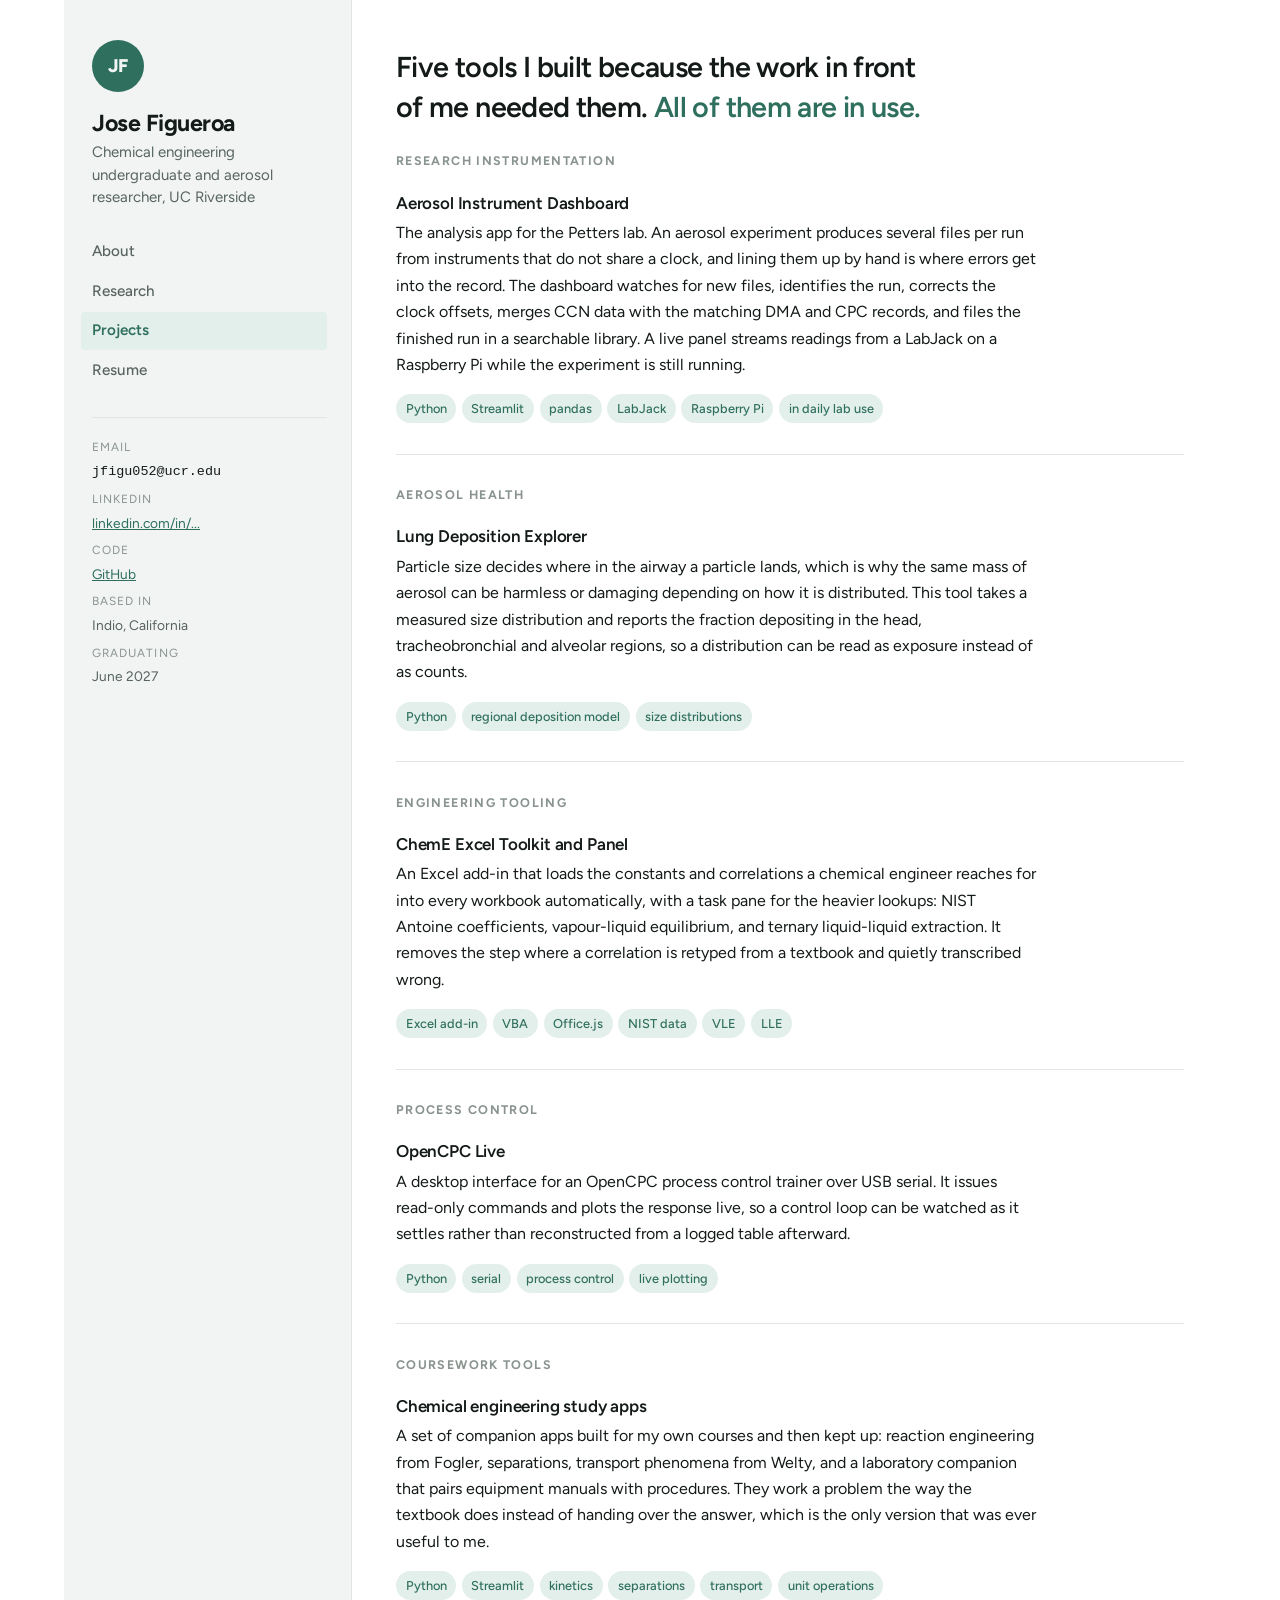
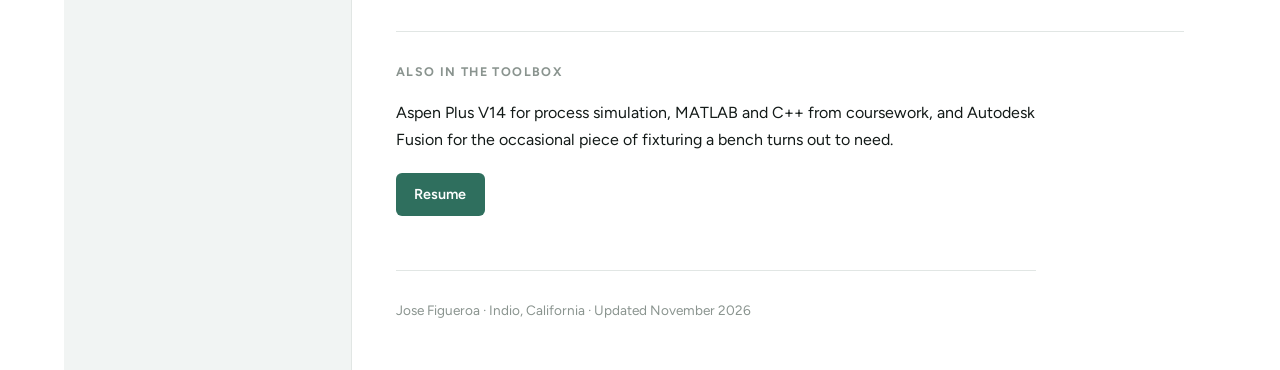
==== projects.html @ 328cbad9 "Add personal site: about, research, projects, resume Static four-page site with a fixed identity pan" ====
<!doctype html>
<html lang="en">
<head>
<meta charset="utf-8">
<meta name="viewport" content="width=device-width,initial-scale=1,viewport-fit=cover">
<title>Projects &ndash; Jose Figueroa</title>
<link rel="preconnect" href="https://fonts.googleapis.com">
<link rel="preconnect" href="https://fonts.gstatic.com" crossorigin>
<link rel="stylesheet" href="https://fonts.googleapis.com/css2?family=Figtree:wght@400;500;600;700;800&display=swap">
<link rel="stylesheet" href="style.css">
</head>
<body>
<div class="shell">

<aside class="panel"><div class="inner">
  <div class="mono" aria-hidden="true">JF</div>
  <h1><a href="index.html">Jose Figueroa</a></h1>
  <p class="title">Chemical engineering undergraduate and aerosol researcher, UC Riverside</p>
  <nav aria-label="Main">
    <a href="index.html">About</a>
    <a href="research.html">Research</a>
    <a href="projects.html" aria-current="page">Projects</a>
    <a href="resume.html">Resume</a>
  </nav>
  <div class="meta">
    <div><span>Email</span><code>jfigu052@ucr.edu</code></div>
    <div><span>LinkedIn</span><a href="LINKEDIN-URL-HERE">linkedin.com/in/...</a></div>
    <div><span>Code</span><a href="https://github.com/lumpygumpy666">GitHub</a></div>
    <div><span>Based in</span>Indio, California</div>
    <div><span>Graduating</span>June 2027</div>
  </div>
</div></aside>

<main class="content">

<p class="intro">Five tools I built because the work in front of me needed them. <em>All of them are in use.</em></p>

<section>
  <h2>Research instrumentation</h2>
  <h3>Aerosol Instrument Dashboard</h3>
  <p>The analysis app for the Petters lab. An aerosol experiment produces several files per run from instruments that do not share a clock, and lining them up by hand is where errors get into the record. The dashboard watches for new files, identifies the run, corrects the clock offsets, merges CCN data with the matching DMA and CPC records, and files the finished run in a searchable library. A live panel streams readings from a LabJack on a Raspberry Pi while the experiment is still running.</p>
  <ul class="pills"><li>Python</li><li>Streamlit</li><li>pandas</li><li>LabJack</li><li>Raspberry Pi</li><li>in daily lab use</li></ul>
</section>

<section>
  <h2>Aerosol health</h2>
  <h3>Lung Deposition Explorer</h3>
  <p>Particle size decides where in the airway a particle lands, which is why the same mass of aerosol can be harmless or damaging depending on how it is distributed. This tool takes a measured size distribution and reports the fraction depositing in the head, tracheobronchial and alveolar regions, so a distribution can be read as exposure instead of as counts.</p>
  <ul class="pills"><li>Python</li><li>regional deposition model</li><li>size distributions</li></ul>
</section>

<section>
  <h2>Engineering tooling</h2>
  <h3>ChemE Excel Toolkit and Panel</h3>
  <p>An Excel add-in that loads the constants and correlations a chemical engineer reaches for into every workbook automatically, with a task pane for the heavier lookups: NIST Antoine coefficients, vapour-liquid equilibrium, and ternary liquid-liquid extraction. It removes the step where a correlation is retyped from a textbook and quietly transcribed wrong.</p>
  <ul class="pills"><li>Excel add-in</li><li>VBA</li><li>Office.js</li><li>NIST data</li><li>VLE</li><li>LLE</li></ul>
</section>

<section>
  <h2>Process control</h2>
  <h3>OpenCPC Live</h3>
  <p>A desktop interface for an OpenCPC process control trainer over USB serial. It issues read-only commands and plots the response live, so a control loop can be watched as it settles rather than reconstructed from a logged table afterward.</p>
  <ul class="pills"><li>Python</li><li>serial</li><li>process control</li><li>live plotting</li></ul>
</section>

<section>
  <h2>Coursework tools</h2>
  <h3>Chemical engineering study apps</h3>
  <p>A set of companion apps built for my own courses and then kept up: reaction engineering from Fogler, separations, transport phenomena from Welty, and a laboratory companion that pairs equipment manuals with procedures. They work a problem the way the textbook does instead of handing over the answer, which is the only version that was ever useful to me.</p>
  <ul class="pills"><li>Python</li><li>Streamlit</li><li>kinetics</li><li>separations</li><li>transport</li><li>unit operations</li></ul>
</section>

<section>
  <h2>Also in the toolbox</h2>
  <p>Aspen Plus V14 for process simulation, MATLAB and C++ from coursework, and Autodesk Fusion for the occasional piece of fixturing a bench turns out to need.</p>
  <div class="actions"><a class="btn" href="resume.html">Resume</a></div>
</section>

<p class="foot">Jose Figueroa &middot; Indio, California &middot; Updated November 2026</p>

</main>
</div>
</body>
</html>
---- style.css ----
/* Layout: a fixed identity panel on the left holds name, nav and contact; content scrolls beside it. */
:root{
  --bg:#FFFFFF; --panel:#F1F4F3; --fg:#131A18; --muted:#58645F; --faint:#8A948F;
  --rule:#E1E6E4; --accent:#2F6F5E; --accent-weak:#E3EFEA;
  --font-sans:"Figtree",'Segoe UI',system-ui,sans-serif;
  --font-mono:ui-monospace,'Cascadia Mono','Consolas',monospace;
  color-scheme:light;
}
@media (prefers-color-scheme:dark){:root:not([data-theme="light"]){
  --bg:#0D1211; --panel:#151C1A; --fg:#E3E9E6; --muted:#929D99; --faint:#717C78;
  --rule:#222B28; --accent:#63C0A3; --accent-weak:#16241F; color-scheme:dark;}}
:root[data-theme="dark"]{
  --bg:#0D1211; --panel:#151C1A; --fg:#E3E9E6; --muted:#929D99; --faint:#717C78;
  --rule:#222B28; --accent:#63C0A3; --accent-weak:#16241F; color-scheme:dark;}

*{box-sizing:border-box}
body{margin:0;background:var(--bg);color:var(--fg);font-family:var(--font-sans);
  font-size:16px;line-height:1.65;-webkit-font-smoothing:antialiased}
img{max-width:100%}
a{color:var(--accent)}

.shell{display:grid;grid-template-columns:18rem minmax(0,1fr);
  max-width:72rem;margin:0 auto;align-items:start}
@media (max-width:52rem){.shell{grid-template-columns:1fr}}

/* identity panel */
.panel{background:var(--panel);align-self:stretch;border-right:1px solid var(--rule)}
.panel .inner{position:sticky;top:env(safe-area-inset-top,0px);
  padding-block:2.5rem;
  padding-left:max(1.75rem,env(safe-area-inset-left,0px));
  padding-right:max(1.5rem,16px)}
@media (max-width:52rem){
  .panel{border-right:0;border-bottom:1px solid var(--rule)}
  .panel .inner{position:static;padding-block:2rem 1.5rem;
    padding-left:max(16px,env(safe-area-inset-left,0px));
    padding-right:max(16px,env(safe-area-inset-right,0px));
    max-width:72rem;margin:0 auto}}

.mono{width:3.25rem;height:3.25rem;display:grid;place-items:center;
  background:var(--accent);color:var(--panel);font-weight:800;font-size:1.15rem;
  letter-spacing:.02em;border-radius:50%;margin-bottom:1.1rem}
.panel h1{font-size:1.45rem;font-weight:700;letter-spacing:-.02em;
  margin:0 0 .3rem;line-height:1.15}
.panel h1 a{color:inherit;text-decoration:none}
.panel .title{font-size:.94rem;color:var(--muted);margin:0 0 1.5rem;line-height:1.5}
.panel nav{display:flex;flex-direction:column;gap:.1rem;margin-bottom:1.75rem}
@media (max-width:52rem){.panel nav{flex-direction:row;flex-wrap:wrap;gap:.35rem}}
.panel nav a{text-decoration:none;color:var(--muted);font-weight:500;font-size:.95rem;
  padding:.4rem .7rem;border-radius:4px;margin-left:-.7rem}
@media (max-width:52rem){.panel nav a{margin-left:0}}
.panel nav a:hover{color:var(--fg);background:var(--accent-weak)}
.panel nav a[aria-current="page"]{color:var(--accent);background:var(--accent-weak);font-weight:600}
.panel .meta{font-size:.86rem;color:var(--muted);display:grid;gap:.45rem;
  padding-top:1.25rem;border-top:1px solid var(--rule)}
.panel .meta code{font-family:var(--font-mono);font-size:.84rem;color:var(--fg);word-break:break-all}
.panel .meta span{display:block;color:var(--faint);font-size:.74rem;
  letter-spacing:.09em;text-transform:uppercase;margin-bottom:.1rem}

/* content */
.content{min-width:0;
  padding-left:max(2.75rem,env(safe-area-inset-left,0px));
  padding-right:max(2rem,env(safe-area-inset-right,0px));
  padding-block:3rem 2rem}
@media (max-width:52rem){.content{
  padding-left:max(16px,env(safe-area-inset-left,0px));
  padding-right:max(16px,env(safe-area-inset-right,0px));
  padding-block:2rem;max-width:72rem;margin:0 auto}}

.intro{font-size:clamp(1.35rem,3.2vw,1.8rem);line-height:1.38;font-weight:600;
  letter-spacing:-.022em;margin:0 0 1.5rem;max-width:30ch;text-wrap:balance}
.intro em{font-style:normal;color:var(--accent)}
section{padding-block:1.9rem;border-top:1px solid var(--rule)}
section:first-of-type{border-top:0;padding-top:0}
h2{font-size:.78rem;font-weight:700;letter-spacing:.11em;text-transform:uppercase;
  color:var(--faint);margin:0 0 1.1rem}
h3{font-size:1.06rem;font-weight:600;margin:0 0 .15rem;letter-spacing:-.01em}
p{margin:0 0 1rem;max-width:40rem}
ul.plain{margin:0 0 1rem;padding-left:1.15rem;max-width:40rem}
ul.plain li{margin-bottom:.35rem}
ul.plain li::marker{color:var(--accent)}

.rows{display:grid;gap:0}
.rowitem{display:grid;grid-template-columns:minmax(0,1fr) 9rem;gap:.3rem 1.5rem;
  padding-block:1.15rem;border-bottom:1px solid var(--rule)}
.rowitem:first-child{padding-top:0}
.rowitem .when{font-size:.85rem;color:var(--faint);text-align:right;
  padding-top:.2rem;font-variant-numeric:tabular-nums}
.rowitem .body{min-width:0;grid-column:1}
.org{color:var(--muted);font-size:.9rem;margin:0 0 .5rem}
.rowitem p:last-child{margin-bottom:0}
@media (max-width:40rem){.rowitem{grid-template-columns:1fr}
  .rowitem .when{text-align:left;padding-top:0;order:-1}}

.pills{display:flex;flex-wrap:wrap;gap:.35rem;margin:0;padding:0;list-style:none}
.pills li{font-size:.8rem;color:var(--accent);background:var(--accent-weak);
  padding:.25rem .6rem;border-radius:999px;margin:0;font-weight:500}

.facts{display:grid;grid-template-columns:repeat(auto-fit,minmax(10rem,1fr));
  gap:1rem 1.5rem;margin:0}
.facts div{min-width:0}
.facts dt{font-size:.74rem;letter-spacing:.09em;text-transform:uppercase;
  color:var(--faint);margin:0 0 .2rem;font-weight:600}
.facts dd{margin:0;font-size:.95rem}

.actions{display:flex;flex-wrap:wrap;gap:.6rem;margin:1.25rem 0 0}
.btn{display:inline-block;text-decoration:none;font-size:.9rem;font-weight:600;
  padding:.6rem 1.15rem;border-radius:6px;background:var(--accent);color:var(--bg)}
.btn:hover{filter:brightness(1.08)}
.btn.ghost{background:transparent;color:var(--accent);
  box-shadow:inset 0 0 0 1.5px var(--accent)}

.foot{color:var(--faint);font-size:.85rem;padding-top:1.75rem;
  border-top:1px solid var(--rule);margin-top:1.5rem}
a:focus-visible,.btn:focus-visible{outline:2px solid var(--accent);outline-offset:3px}
@media (prefers-reduced-motion:reduce){*{transition:none!important;animation:none!important}}
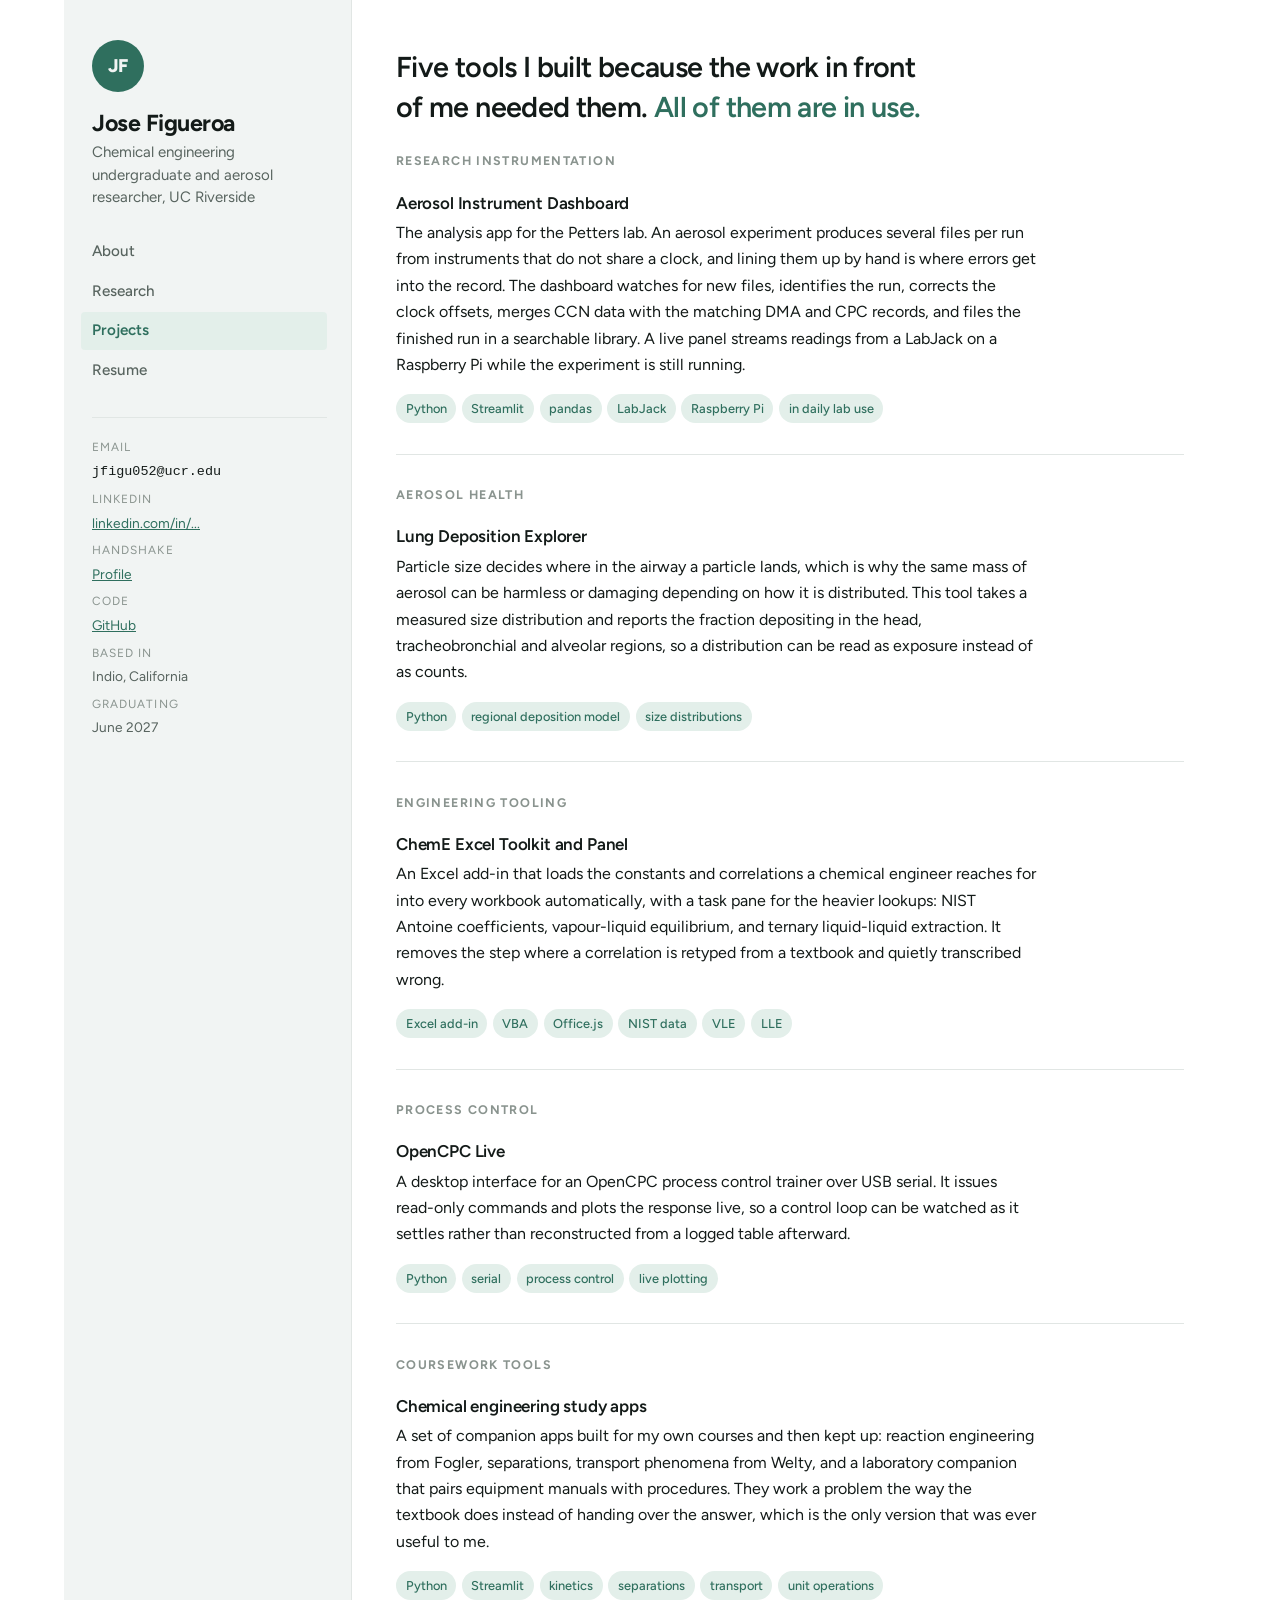
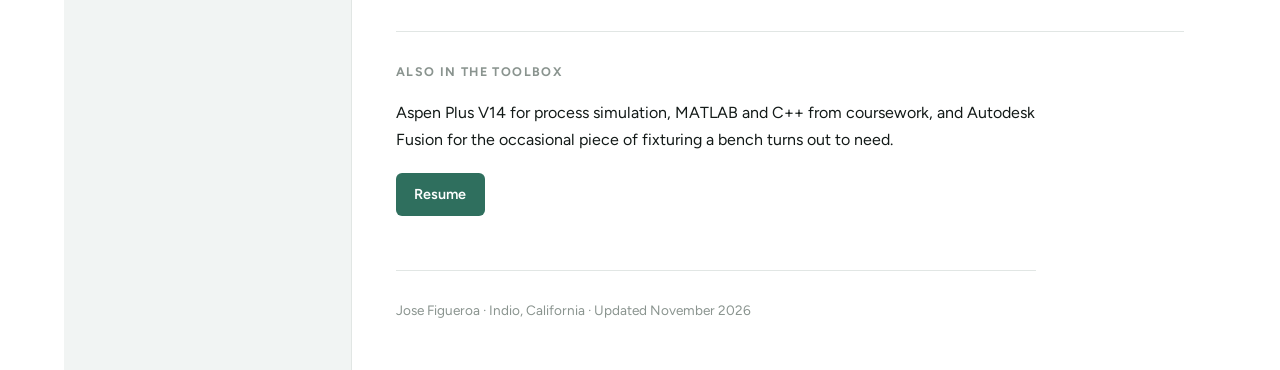
==== commit 0969597a: "Add LinkedIn and Handshake rows to the contact panel Both hrefs are placeholders until the real URLs" ====
--- a/projects.html
+++ b/projects.html
@@ -25,6 +25,7 @@
   <div class="meta">
     <div><span>Email</span><code>jfigu052@ucr.edu</code></div>
     <div><span>LinkedIn</span><a href="LINKEDIN-URL-HERE">linkedin.com/in/...</a></div>
+    <div><span>Handshake</span><a href="HANDSHAKE-URL-HERE">Profile</a></div>
     <div><span>Code</span><a href="https://github.com/lumpygumpy666">GitHub</a></div>
     <div><span>Based in</span>Indio, California</div>
     <div><span>Graduating</span>June 2027</div>
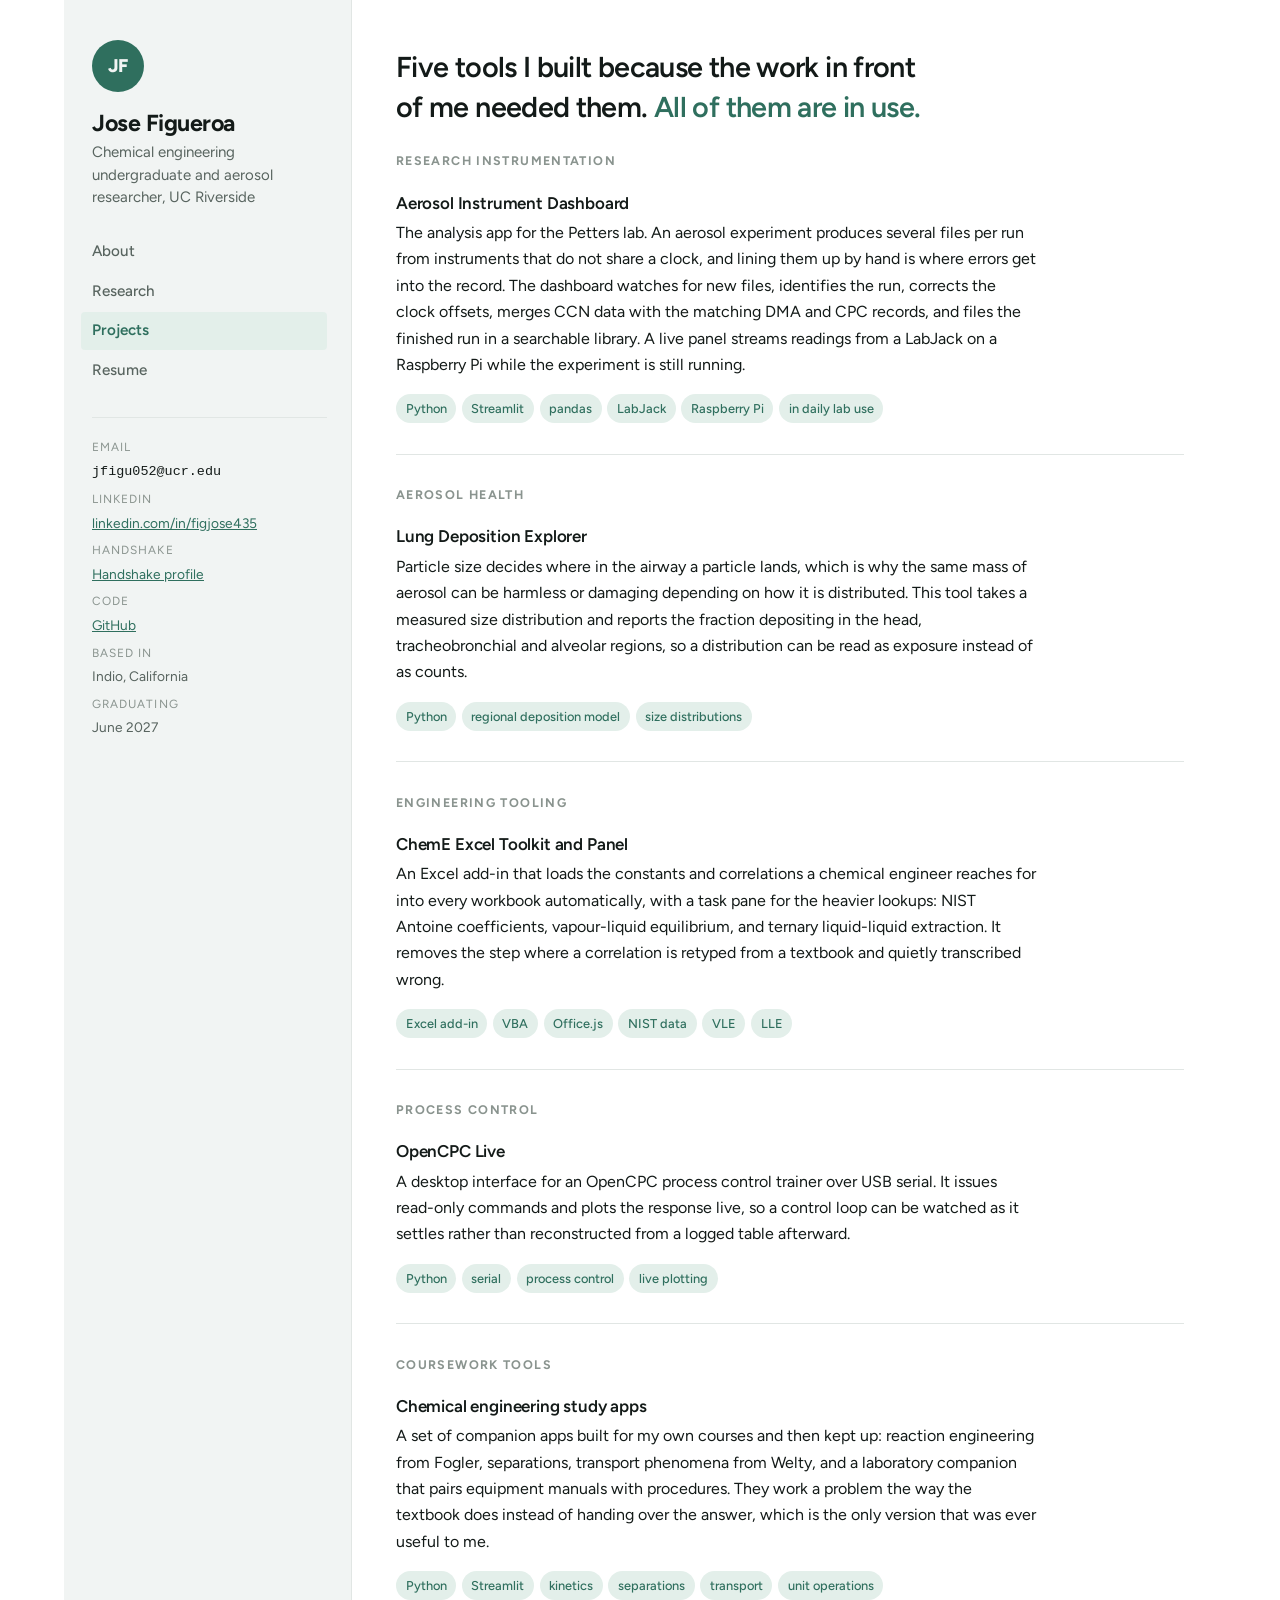
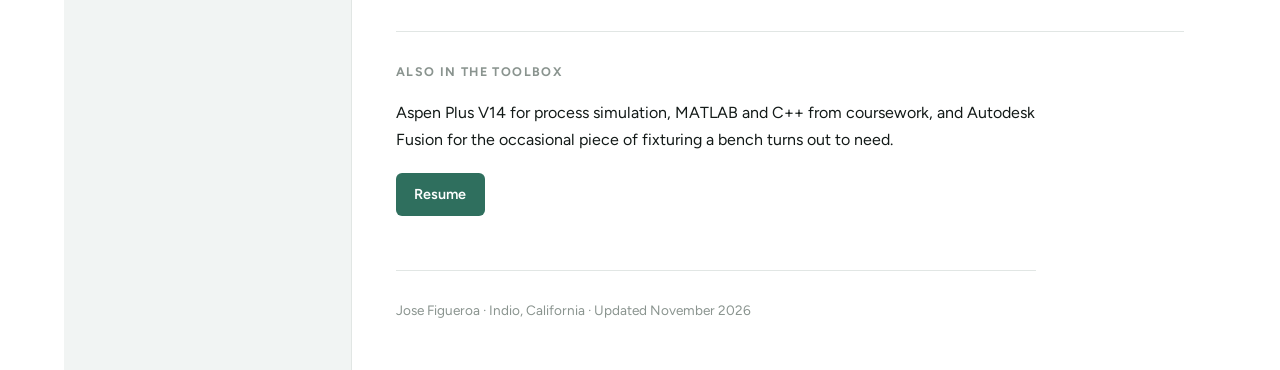
==== commit f5c6de98: "Fill in the LinkedIn and Handshake profile links Co-Authored-By: Claude Opus 5 <noreply@anthropic.co" ====
--- a/projects.html
+++ b/projects.html
@@ -24,8 +24,8 @@
   </nav>
   <div class="meta">
     <div><span>Email</span><code>jfigu052@ucr.edu</code></div>
-    <div><span>LinkedIn</span><a href="LINKEDIN-URL-HERE">linkedin.com/in/...</a></div>
-    <div><span>Handshake</span><a href="HANDSHAKE-URL-HERE">Profile</a></div>
+    <div><span>LinkedIn</span><a href="https://www.linkedin.com/in/figjose435">linkedin.com/in/figjose435</a></div>
+    <div><span>Handshake</span><a href="https://app.joinhandshake.com/profiles/rjaf6t">Handshake profile</a></div>
     <div><span>Code</span><a href="https://github.com/lumpygumpy666">GitHub</a></div>
     <div><span>Based in</span>Indio, California</div>
     <div><span>Graduating</span>June 2027</div>
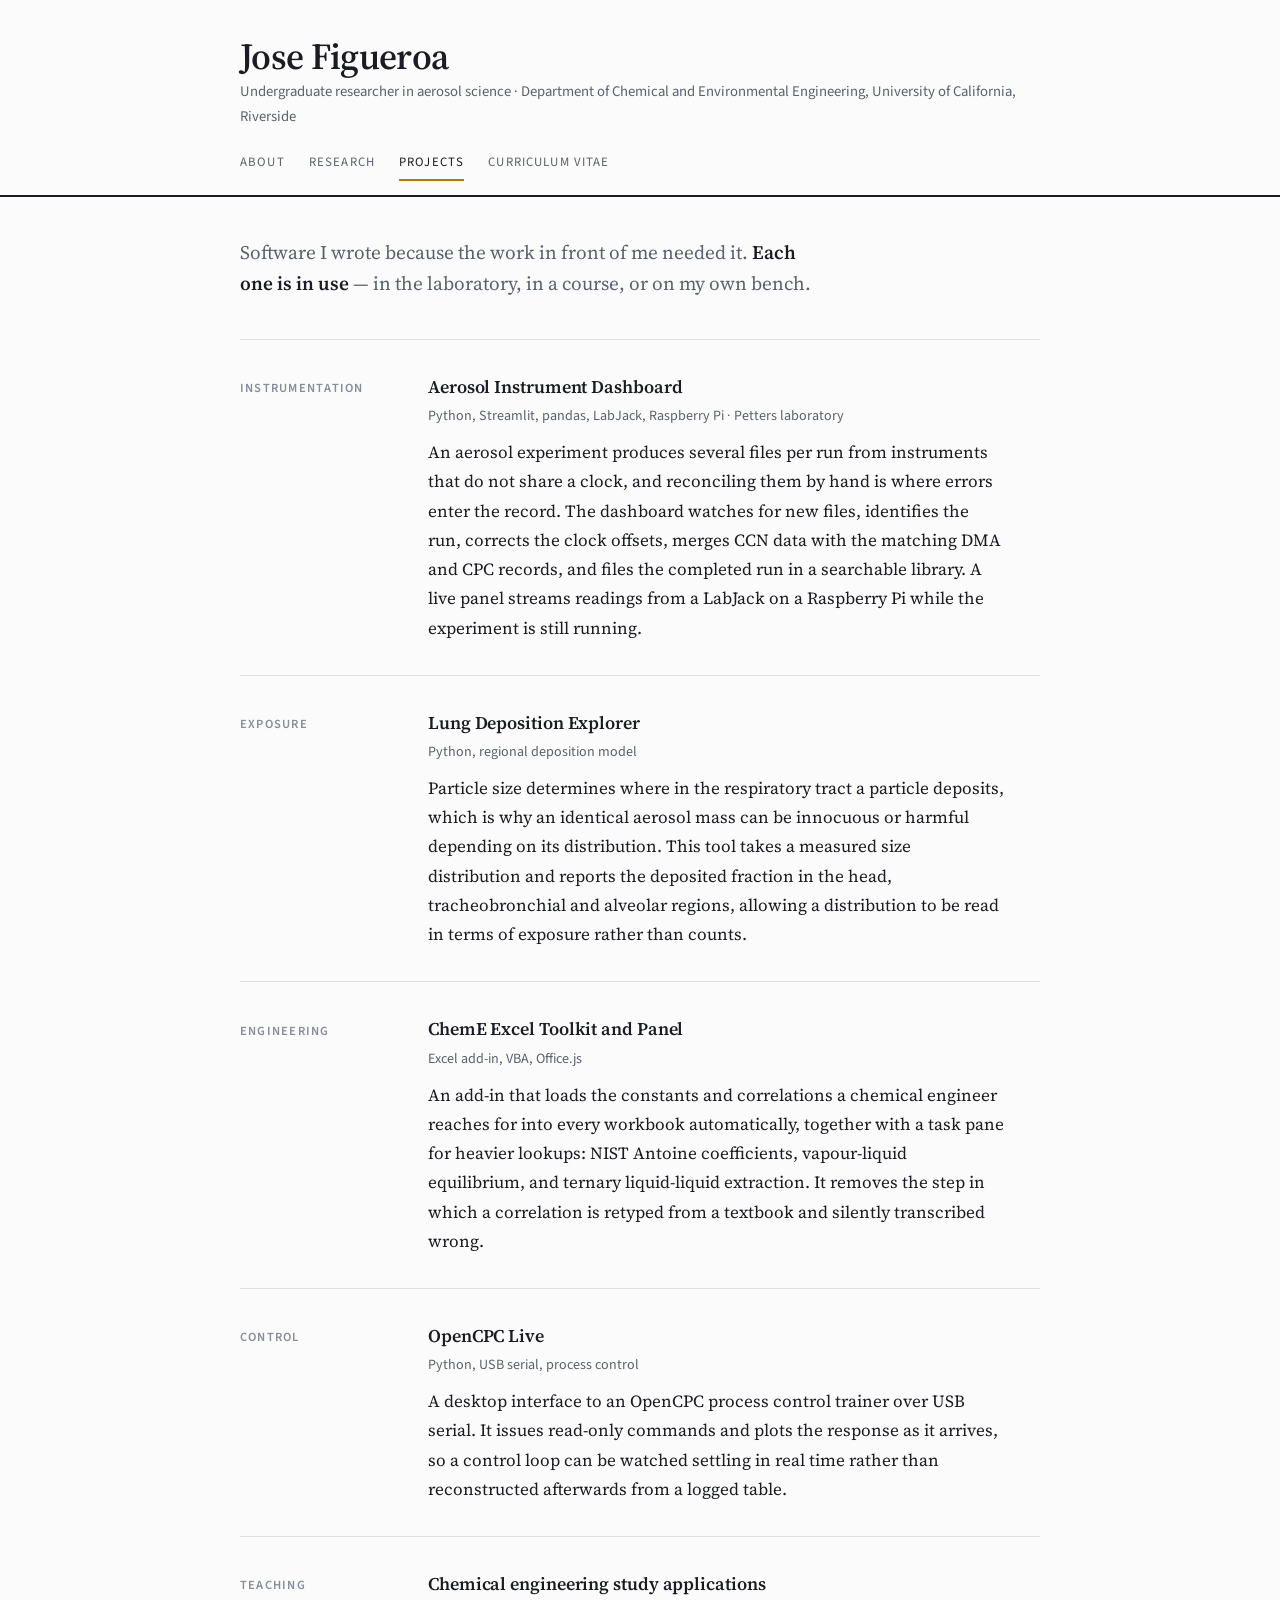
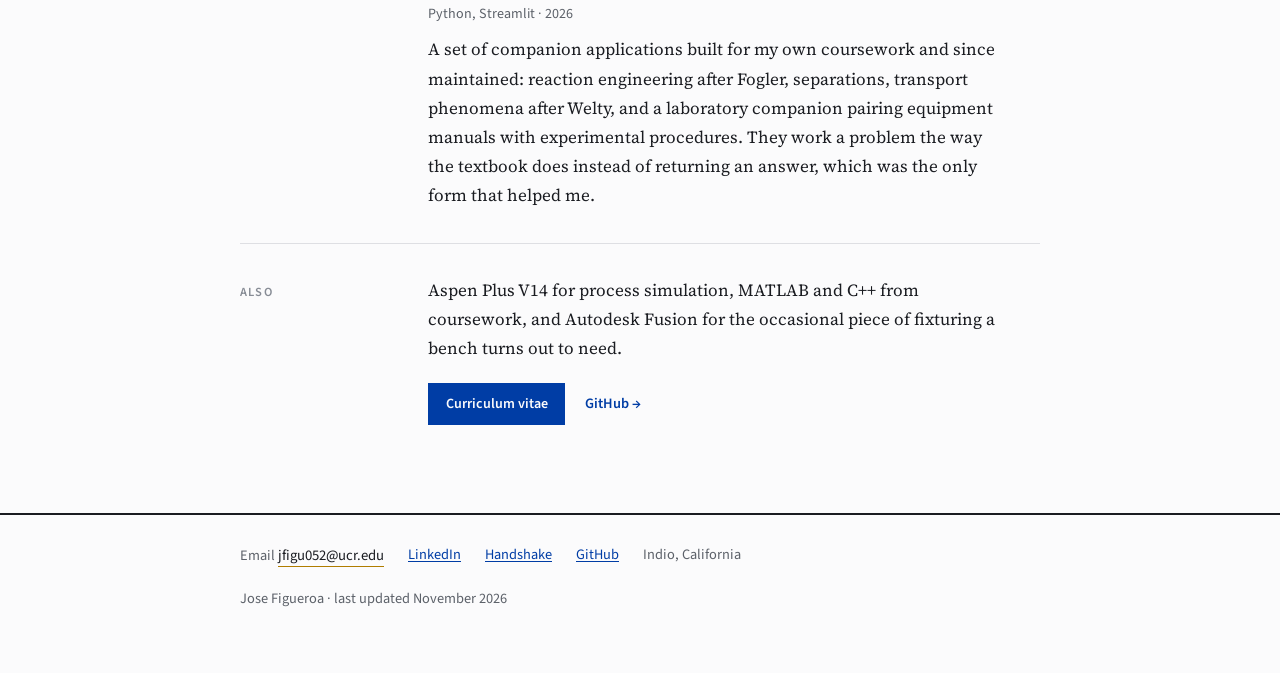
==== commit 18375f7a: "Switch the site to the academic design Serif type, headings set in the left margin column, UCR navy " ====
--- a/projects.html
+++ b/projects.html
@@ -6,80 +6,92 @@
 <title>Projects &ndash; Jose Figueroa</title>
 <link rel="preconnect" href="https://fonts.googleapis.com">
 <link rel="preconnect" href="https://fonts.gstatic.com" crossorigin>
-<link rel="stylesheet" href="https://fonts.googleapis.com/css2?family=Figtree:wght@400;500;600;700;800&display=swap">
+<link rel="stylesheet" href="https://fonts.googleapis.com/css2?family=Source+Sans+3:wght@400;600&family=Source+Serif+4:opsz,wght@8..60,400;8..60,600&display=swap">
 <link rel="stylesheet" href="style.css">
 </head>
 <body>
-<div class="shell">
-
-<aside class="panel"><div class="inner">
-  <div class="mono" aria-hidden="true">JF</div>
-  <h1><a href="index.html">Jose Figueroa</a></h1>
-  <p class="title">Chemical engineering undergraduate and aerosol researcher, UC Riverside</p>
+<header class="masthead"><div class="wrap">
+  <h1 class="name"><a href="index.html">Jose Figueroa</a></h1>
+  <p class="role">Undergraduate researcher in aerosol science &middot; Department of Chemical and Environmental Engineering, University of California, Riverside</p>
   <nav aria-label="Main">
     <a href="index.html">About</a>
     <a href="research.html">Research</a>
     <a href="projects.html" aria-current="page">Projects</a>
-    <a href="resume.html">Resume</a>
+    <a href="resume.html">Curriculum Vitae</a>
   </nav>
-  <div class="meta">
-    <div><span>Email</span><code>jfigu052@ucr.edu</code></div>
-    <div><span>LinkedIn</span><a href="https://www.linkedin.com/in/figjose435">linkedin.com/in/figjose435</a></div>
-    <div><span>Handshake</span><a href="https://app.joinhandshake.com/profiles/rjaf6t">Handshake profile</a></div>
-    <div><span>Code</span><a href="https://github.com/lumpygumpy666">GitHub</a></div>
-    <div><span>Based in</span>Indio, California</div>
-    <div><span>Graduating</span>June 2027</div>
+</div></header>
+
+<main><div class="wrap">
+
+<p class="standfirst">Software I wrote because the work in front of me needed it. <strong>Each one is in use</strong> &mdash; in the laboratory, in a course, or on my own bench.</p>
+
+<div class="row">
+  <h2>Instrumentation</h2>
+  <div class="col">
+    <h3>Aerosol Instrument Dashboard</h3>
+    <p class="cite">Python, Streamlit, pandas, LabJack, Raspberry Pi &middot; Petters laboratory</p>
+    <p>An aerosol experiment produces several files per run from instruments that do not share a clock, and reconciling them by hand is where errors enter the record. The dashboard watches for new files, identifies the run, corrects the clock offsets, merges CCN data with the matching DMA and CPC records, and files the completed run in a searchable library. A live panel streams readings from a LabJack on a Raspberry Pi while the experiment is still running.</p>
   </div>
-</div></aside>
+</div>
 
-<main class="content">
+<div class="row">
+  <h2>Exposure</h2>
+  <div class="col">
+    <h3>Lung Deposition Explorer</h3>
+    <p class="cite">Python, regional deposition model</p>
+    <p>Particle size determines where in the respiratory tract a particle deposits, which is why an identical aerosol mass can be innocuous or harmful depending on its distribution. This tool takes a measured size distribution and reports the deposited fraction in the head, tracheobronchial and alveolar regions, allowing a distribution to be read in terms of exposure rather than counts.</p>
+  </div>
+</div>
 
-<p class="intro">Five tools I built because the work in front of me needed them. <em>All of them are in use.</em></p>
+<div class="row">
+  <h2>Engineering</h2>
+  <div class="col">
+    <h3>ChemE Excel Toolkit and Panel</h3>
+    <p class="cite">Excel add-in, VBA, Office.js</p>
+    <p>An add-in that loads the constants and correlations a chemical engineer reaches for into every workbook automatically, together with a task pane for heavier lookups: NIST Antoine coefficients, vapour-liquid equilibrium, and ternary liquid-liquid extraction. It removes the step in which a correlation is retyped from a textbook and silently transcribed wrong.</p>
+  </div>
+</div>
 
-<section>
-  <h2>Research instrumentation</h2>
-  <h3>Aerosol Instrument Dashboard</h3>
-  <p>The analysis app for the Petters lab. An aerosol experiment produces several files per run from instruments that do not share a clock, and lining them up by hand is where errors get into the record. The dashboard watches for new files, identifies the run, corrects the clock offsets, merges CCN data with the matching DMA and CPC records, and files the finished run in a searchable library. A live panel streams readings from a LabJack on a Raspberry Pi while the experiment is still running.</p>
-  <ul class="pills"><li>Python</li><li>Streamlit</li><li>pandas</li><li>LabJack</li><li>Raspberry Pi</li><li>in daily lab use</li></ul>
-</section>
+<div class="row">
+  <h2>Control</h2>
+  <div class="col">
+    <h3>OpenCPC Live</h3>
+    <p class="cite">Python, USB serial, process control</p>
+    <p>A desktop interface to an OpenCPC process control trainer over USB serial. It issues read-only commands and plots the response as it arrives, so a control loop can be watched settling in real time rather than reconstructed afterwards from a logged table.</p>
+  </div>
+</div>
 
-<section>
-  <h2>Aerosol health</h2>
-  <h3>Lung Deposition Explorer</h3>
-  <p>Particle size decides where in the airway a particle lands, which is why the same mass of aerosol can be harmless or damaging depending on how it is distributed. This tool takes a measured size distribution and reports the fraction depositing in the head, tracheobronchial and alveolar regions, so a distribution can be read as exposure instead of as counts.</p>
-  <ul class="pills"><li>Python</li><li>regional deposition model</li><li>size distributions</li></ul>
-</section>
+<div class="row">
+  <h2>Teaching</h2>
+  <div class="col">
+    <h3>Chemical engineering study applications</h3>
+    <p class="cite">Python, Streamlit &middot; 2026</p>
+    <p>A set of companion applications built for my own coursework and since maintained: reaction engineering after Fogler, separations, transport phenomena after Welty, and a laboratory companion pairing equipment manuals with experimental procedures. They work a problem the way the textbook does instead of returning an answer, which was the only form that helped me.</p>
+  </div>
+</div>
 
-<section>
-  <h2>Engineering tooling</h2>
-  <h3>ChemE Excel Toolkit and Panel</h3>
-  <p>An Excel add-in that loads the constants and correlations a chemical engineer reaches for into every workbook automatically, with a task pane for the heavier lookups: NIST Antoine coefficients, vapour-liquid equilibrium, and ternary liquid-liquid extraction. It removes the step where a correlation is retyped from a textbook and quietly transcribed wrong.</p>
-  <ul class="pills"><li>Excel add-in</li><li>VBA</li><li>Office.js</li><li>NIST data</li><li>VLE</li><li>LLE</li></ul>
-</section>
+<div class="row">
+  <div class="rowhead">Also</div>
+  <div class="col">
+    <p>Aspen Plus V14 for process simulation, MATLAB and C++ from coursework, and Autodesk Fusion for the occasional piece of fixturing a bench turns out to need.</p>
+    <div class="actions">
+      <a class="btn" href="resume.html">Curriculum vitae</a>
+      <a class="link-arrow" href="https://github.com/lumpygumpy666">GitHub</a>
+    </div>
+  </div>
+</div>
 
-<section>
-  <h2>Process control</h2>
-  <h3>OpenCPC Live</h3>
-  <p>A desktop interface for an OpenCPC process control trainer over USB serial. It issues read-only commands and plots the response live, so a control loop can be watched as it settles rather than reconstructed from a logged table afterward.</p>
-  <ul class="pills"><li>Python</li><li>serial</li><li>process control</li><li>live plotting</li></ul>
-</section>
+</div></main>
 
-<section>
-  <h2>Coursework tools</h2>
-  <h3>Chemical engineering study apps</h3>
-  <p>A set of companion apps built for my own courses and then kept up: reaction engineering from Fogler, separations, transport phenomena from Welty, and a laboratory companion that pairs equipment manuals with procedures. They work a problem the way the textbook does instead of handing over the answer, which is the only version that was ever useful to me.</p>
-  <ul class="pills"><li>Python</li><li>Streamlit</li><li>kinetics</li><li>separations</li><li>transport</li><li>unit operations</li></ul>
-</section>
-
-<section>
-  <h2>Also in the toolbox</h2>
-  <p>Aspen Plus V14 for process simulation, MATLAB and C++ from coursework, and Autodesk Fusion for the occasional piece of fixturing a bench turns out to need.</p>
-  <div class="actions"><a class="btn" href="resume.html">Resume</a></div>
-</section>
-
-<p class="foot">Jose Figueroa &middot; Indio, California &middot; Updated November 2026</p>
-
-</main>
-</div>
+<footer><div class="wrap">
+  <ul class="contact">
+    <li>Email <code>jfigu052@ucr.edu</code></li>
+    <li><a href="https://www.linkedin.com/in/figjose435">LinkedIn</a></li>
+    <li><a href="https://app.joinhandshake.com/profiles/rjaf6t">Handshake</a></li>
+    <li><a href="https://github.com/lumpygumpy666">GitHub</a></li>
+    <li>Indio, California</li>
+  </ul>
+  <p>Jose Figueroa &middot; last updated November 2026</p>
+</div></footer>
 </body>
 </html>
--- a/style.css
+++ b/style.css
@@ -1,115 +1,97 @@
-/* Layout: a fixed identity panel on the left holds name, nav and contact; content scrolls beside it. */
+/* Layout: section headings sit in a left margin column beside the prose, the way a scholarly page sets its apparatus. */
 :root{
-  --bg:#FFFFFF; --panel:#F1F4F3; --fg:#131A18; --muted:#58645F; --faint:#8A948F;
-  --rule:#E1E6E4; --accent:#2F6F5E; --accent-weak:#E3EFEA;
-  --font-sans:"Figtree",'Segoe UI',system-ui,sans-serif;
-  --font-mono:ui-monospace,'Cascadia Mono','Consolas',monospace;
+  --bg:#FBFBFC; --fg:#1A1C21; --muted:#5C6169; --faint:#878C95;
+  --rule:#DEDFE3; --accent:#003DA5; --gold:#B07D00;
+  --font-serif:"Source Serif 4",Georgia,'Times New Roman',serif;
+  --font-sans:"Source Sans 3",'Segoe UI',system-ui,sans-serif;
   color-scheme:light;
 }
 @media (prefers-color-scheme:dark){:root:not([data-theme="light"]){
-  --bg:#0D1211; --panel:#151C1A; --fg:#E3E9E6; --muted:#929D99; --faint:#717C78;
-  --rule:#222B28; --accent:#63C0A3; --accent-weak:#16241F; color-scheme:dark;}}
+  --bg:#14161B; --fg:#E6E7EA; --muted:#A0A5AE; --faint:#7C828C;
+  --rule:#2A2E36; --accent:#7FAEFF; --gold:#E0A830; color-scheme:dark;}}
 :root[data-theme="dark"]{
-  --bg:#0D1211; --panel:#151C1A; --fg:#E3E9E6; --muted:#929D99; --faint:#717C78;
-  --rule:#222B28; --accent:#63C0A3; --accent-weak:#16241F; color-scheme:dark;}
+  --bg:#14161B; --fg:#E6E7EA; --muted:#A0A5AE; --faint:#7C828C;
+  --rule:#2A2E36; --accent:#7FAEFF; --gold:#E0A830; color-scheme:dark;}
 
 *{box-sizing:border-box}
-body{margin:0;background:var(--bg);color:var(--fg);font-family:var(--font-sans);
-  font-size:16px;line-height:1.65;-webkit-font-smoothing:antialiased}
+body{margin:0;background:var(--bg);color:var(--fg);font-family:var(--font-serif);
+  font-size:17px;line-height:1.72;-webkit-font-smoothing:antialiased}
 img{max-width:100%}
-a{color:var(--accent)}
+a{color:var(--accent);text-underline-offset:2px}
+.wrap{max-width:52rem;margin:0 auto;
+  padding-left:max(16px,env(safe-area-inset-left,0px));
+  padding-right:max(16px,env(safe-area-inset-right,0px))}
 
-.shell{display:grid;grid-template-columns:18rem minmax(0,1fr);
-  max-width:72rem;margin:0 auto;align-items:start}
-@media (max-width:52rem){.shell{grid-template-columns:1fr}}
+/* masthead */
+.masthead{border-bottom:2px solid var(--fg)}
+.masthead .wrap{padding-block:2.25rem 1rem}
+.name{font-size:clamp(1.7rem,5vw,2.3rem);font-weight:600;letter-spacing:-.015em;
+  margin:0 0 .15rem;line-height:1.1}
+.name a{color:inherit;text-decoration:none}
+.role{font-family:var(--font-sans);font-size:.92rem;color:var(--muted);margin:0 0 1.35rem}
+.masthead nav{display:flex;flex-wrap:wrap;gap:1.5rem;font-family:var(--font-sans);
+  font-size:.8rem;letter-spacing:.09em;text-transform:uppercase}
+.masthead nav a{color:var(--muted);text-decoration:none;padding-bottom:.4rem;
+  border-bottom:2px solid transparent;margin-bottom:-2px}
+.masthead nav a:hover{color:var(--fg)}
+.masthead nav a[aria-current="page"]{color:var(--fg);border-bottom-color:var(--gold)}
 
-/* identity panel */
-.panel{background:var(--panel);align-self:stretch;border-right:1px solid var(--rule)}
-.panel .inner{position:sticky;top:env(safe-area-inset-top,0px);
-  padding-block:2.5rem;
-  padding-left:max(1.75rem,env(safe-area-inset-left,0px));
-  padding-right:max(1.5rem,16px)}
-@media (max-width:52rem){
-  .panel{border-right:0;border-bottom:1px solid var(--rule)}
-  .panel .inner{position:static;padding-block:2rem 1.5rem;
-    padding-left:max(16px,env(safe-area-inset-left,0px));
-    padding-right:max(16px,env(safe-area-inset-right,0px));
-    max-width:72rem;margin:0 auto}}
+main .wrap{padding-block:2.5rem 1rem}
+.standfirst{font-size:1.2rem;line-height:1.6;color:var(--muted);
+  margin:0 0 2.5rem;max-width:36rem;text-wrap:pretty}
+.standfirst strong{color:var(--fg);font-weight:600}
 
-.mono{width:3.25rem;height:3.25rem;display:grid;place-items:center;
-  background:var(--accent);color:var(--panel);font-weight:800;font-size:1.15rem;
-  letter-spacing:.02em;border-radius:50%;margin-bottom:1.1rem}
-.panel h1{font-size:1.45rem;font-weight:700;letter-spacing:-.02em;
-  margin:0 0 .3rem;line-height:1.15}
-.panel h1 a{color:inherit;text-decoration:none}
-.panel .title{font-size:.94rem;color:var(--muted);margin:0 0 1.5rem;line-height:1.5}
-.panel nav{display:flex;flex-direction:column;gap:.1rem;margin-bottom:1.75rem}
-@media (max-width:52rem){.panel nav{flex-direction:row;flex-wrap:wrap;gap:.35rem}}
-.panel nav a{text-decoration:none;color:var(--muted);font-weight:500;font-size:.95rem;
-  padding:.4rem .7rem;border-radius:4px;margin-left:-.7rem}
-@media (max-width:52rem){.panel nav a{margin-left:0}}
-.panel nav a:hover{color:var(--fg);background:var(--accent-weak)}
-.panel nav a[aria-current="page"]{color:var(--accent);background:var(--accent-weak);font-weight:600}
-.panel .meta{font-size:.86rem;color:var(--muted);display:grid;gap:.45rem;
-  padding-top:1.25rem;border-top:1px solid var(--rule)}
-.panel .meta code{font-family:var(--font-mono);font-size:.84rem;color:var(--fg);word-break:break-all}
-.panel .meta span{display:block;color:var(--faint);font-size:.74rem;
-  letter-spacing:.09em;text-transform:uppercase;margin-bottom:.1rem}
+/* margin-column rows */
+.row{display:grid;grid-template-columns:9.5rem minmax(0,1fr);gap:.5rem 2.25rem;
+  padding-block:2rem;border-top:1px solid var(--rule)}
+.row > h2,.row > .rowhead{font-family:var(--font-sans);font-size:.78rem;
+  font-weight:600;letter-spacing:.1em;text-transform:uppercase;color:var(--faint);
+  margin:0;padding-top:.45rem;line-height:1.5}
+.row > .col{min-width:0;max-width:36rem}
+@media (max-width:44rem){.row{grid-template-columns:1fr;gap:.75rem}
+  .row > h2,.row > .rowhead{padding-top:0}}
 
-/* content */
-.content{min-width:0;
-  padding-left:max(2.75rem,env(safe-area-inset-left,0px));
-  padding-right:max(2rem,env(safe-area-inset-right,0px));
-  padding-block:3rem 2rem}
-@media (max-width:52rem){.content{
-  padding-left:max(16px,env(safe-area-inset-left,0px));
-  padding-right:max(16px,env(safe-area-inset-right,0px));
-  padding-block:2rem;max-width:72rem;margin:0 auto}}
+.col > :first-child{margin-top:0}
+.col > :last-child{margin-bottom:0}
+h3{font-size:1.12rem;font-weight:600;margin:0 0 .1rem;letter-spacing:-.005em}
+p{margin:0 0 1.1rem}
+.cite{font-family:var(--font-sans);font-size:.88rem;color:var(--muted);margin:0 0 .6rem}
+.cite em{font-style:normal;color:var(--gold);font-weight:600}
+ul{margin:0 0 1.1rem;padding-left:1.15rem}
+li{margin-bottom:.4rem}
+li::marker{color:var(--faint)}
 
-.intro{font-size:clamp(1.35rem,3.2vw,1.8rem);line-height:1.38;font-weight:600;
-  letter-spacing:-.022em;margin:0 0 1.5rem;max-width:30ch;text-wrap:balance}
-.intro em{font-style:normal;color:var(--accent)}
-section{padding-block:1.9rem;border-top:1px solid var(--rule)}
-section:first-of-type{border-top:0;padding-top:0}
-h2{font-size:.78rem;font-weight:700;letter-spacing:.11em;text-transform:uppercase;
-  color:var(--faint);margin:0 0 1.1rem}
-h3{font-size:1.06rem;font-weight:600;margin:0 0 .15rem;letter-spacing:-.01em}
-p{margin:0 0 1rem;max-width:40rem}
-ul.plain{margin:0 0 1rem;padding-left:1.15rem;max-width:40rem}
-ul.plain li{margin-bottom:.35rem}
-ul.plain li::marker{color:var(--accent)}
+.item{padding-block:1.15rem;border-top:1px dotted var(--rule)}
+.item:first-child{border-top:0;padding-top:0}
+.item:last-child{padding-bottom:0}
 
-.rows{display:grid;gap:0}
-.rowitem{display:grid;grid-template-columns:minmax(0,1fr) 9rem;gap:.3rem 1.5rem;
-  padding-block:1.15rem;border-bottom:1px solid var(--rule)}
-.rowitem:first-child{padding-top:0}
-.rowitem .when{font-size:.85rem;color:var(--faint);text-align:right;
-  padding-top:.2rem;font-variant-numeric:tabular-nums}
-.rowitem .body{min-width:0;grid-column:1}
-.org{color:var(--muted);font-size:.9rem;margin:0 0 .5rem}
-.rowitem p:last-child{margin-bottom:0}
-@media (max-width:40rem){.rowitem{grid-template-columns:1fr}
-  .rowitem .when{text-align:left;padding-top:0;order:-1}}
+.keywords{font-family:var(--font-sans);font-size:.9rem;color:var(--muted);
+  margin:0;padding:0;list-style:none;display:flex;flex-wrap:wrap;gap:.3rem .5rem}
+.keywords li{margin:0}
+.keywords li::after{content:" \00b7";color:var(--faint)}
+.keywords li:last-child::after{content:""}
 
-.pills{display:flex;flex-wrap:wrap;gap:.35rem;margin:0;padding:0;list-style:none}
-.pills li{font-size:.8rem;color:var(--accent);background:var(--accent-weak);
-  padding:.25rem .6rem;border-radius:999px;margin:0;font-weight:500}
+.deflist{margin:0;display:grid;grid-template-columns:9rem minmax(0,1fr);
+  gap:.45rem 1.25rem;font-family:var(--font-sans);font-size:.93rem}
+.deflist dt{color:var(--faint);font-weight:600}
+.deflist dd{margin:0}
+@media (max-width:30rem){.deflist{grid-template-columns:1fr;gap:.1rem 0}
+  .deflist dd{margin-bottom:.6rem}}
 
-.facts{display:grid;grid-template-columns:repeat(auto-fit,minmax(10rem,1fr));
-  gap:1rem 1.5rem;margin:0}
-.facts div{min-width:0}
-.facts dt{font-size:.74rem;letter-spacing:.09em;text-transform:uppercase;
-  color:var(--faint);margin:0 0 .2rem;font-weight:600}
-.facts dd{margin:0;font-size:.95rem}
+.actions{display:flex;flex-wrap:wrap;gap:1.25rem;align-items:center;margin:1.25rem 0 0;
+  font-family:var(--font-sans);font-size:.9rem}
+.btn{display:inline-block;text-decoration:none;color:var(--bg);background:var(--accent);
+  padding:.55rem 1.1rem;font-weight:600;font-size:.88rem}
+.btn:hover{filter:brightness(1.12)}
+.link-arrow{color:var(--accent);text-decoration:none;font-weight:600}
+.link-arrow:hover{text-decoration:underline}
+.link-arrow::after{content:" \2192"}
 
-.actions{display:flex;flex-wrap:wrap;gap:.6rem;margin:1.25rem 0 0}
-.btn{display:inline-block;text-decoration:none;font-size:.9rem;font-weight:600;
-  padding:.6rem 1.15rem;border-radius:6px;background:var(--accent);color:var(--bg)}
-.btn:hover{filter:brightness(1.08)}
-.btn.ghost{background:transparent;color:var(--accent);
-  box-shadow:inset 0 0 0 1.5px var(--accent)}
-
-.foot{color:var(--faint);font-size:.85rem;padding-top:1.75rem;
-  border-top:1px solid var(--rule);margin-top:1.5rem}
+footer{border-top:2px solid var(--fg);margin-top:2.5rem}
+footer .wrap{padding-block:1.75rem 2.75rem;font-family:var(--font-sans);
+  font-size:.9rem;color:var(--muted)}
+.contact{display:flex;flex-wrap:wrap;gap:.35rem 1.5rem;margin:0 0 .7rem;padding:0;list-style:none}
+.contact code{font-family:var(--font-sans);font-size:.92rem;color:var(--fg);
+  border-bottom:1px solid var(--gold)}
 a:focus-visible,.btn:focus-visible{outline:2px solid var(--accent);outline-offset:3px}
 @media (prefers-reduced-motion:reduce){*{transition:none!important;animation:none!important}}
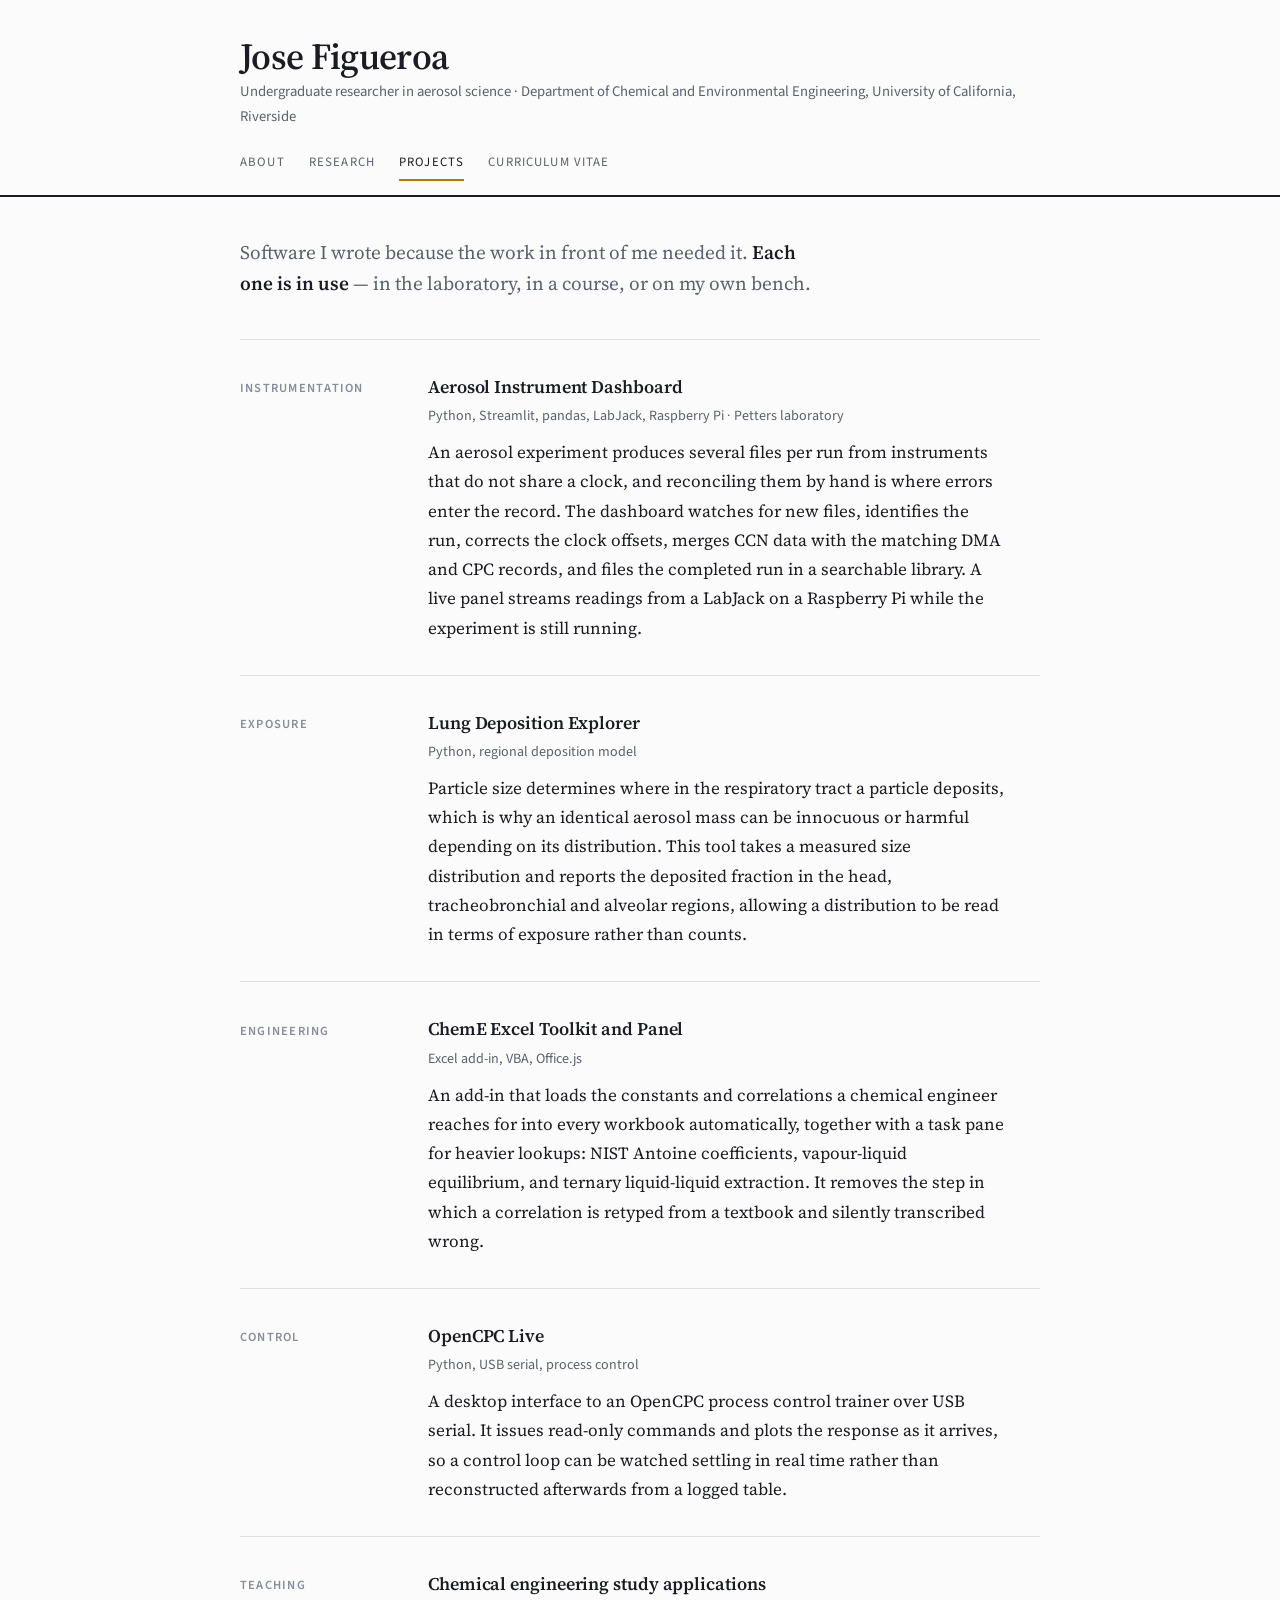
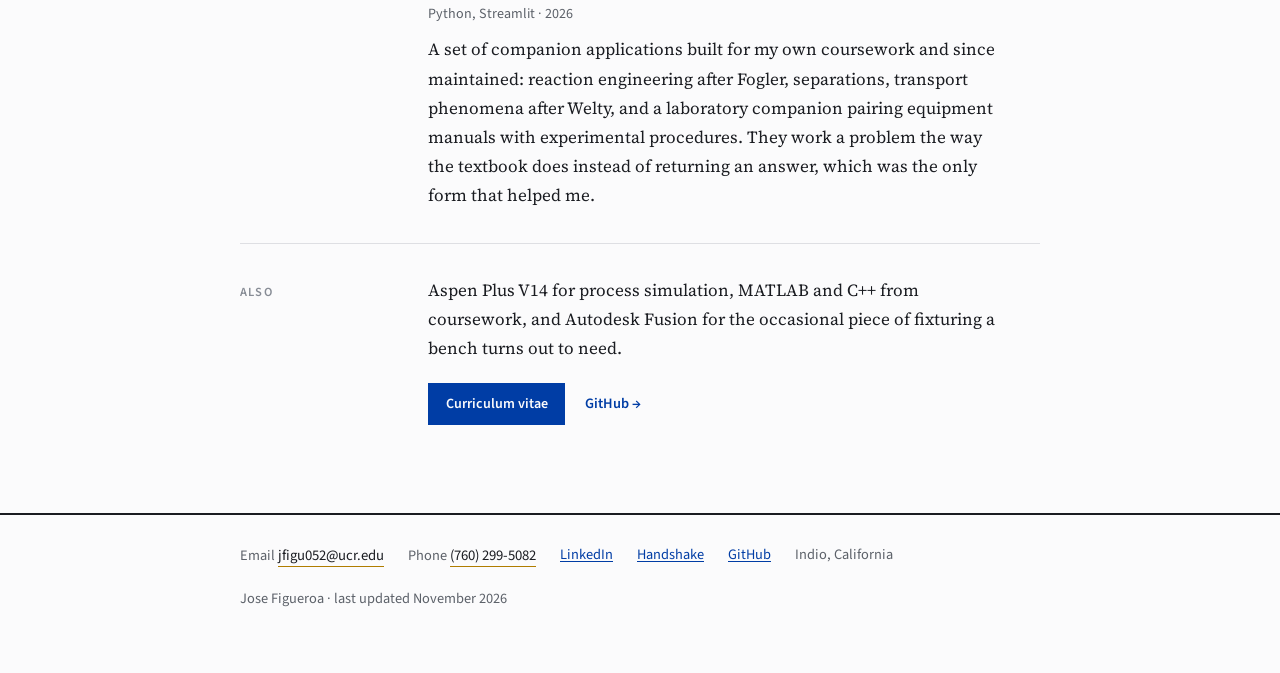
==== commit 9cb8048a: "Show the Google Voice number in the contact blocks and footers The resume PDF already carried it; th" ====
--- a/projects.html
+++ b/projects.html
@@ -76,7 +76,7 @@
     <p>Aspen Plus V14 for process simulation, MATLAB and C++ from coursework, and Autodesk Fusion for the occasional piece of fixturing a bench turns out to need.</p>
     <div class="actions">
       <a class="btn" href="resume.html">Curriculum vitae</a>
-      <a class="link-arrow" href="https://github.com/lumpygumpy666">GitHub</a>
+      <a class="link-arrow" href="https://github.com/josefigueroa-435">GitHub</a>
     </div>
   </div>
 </div>
@@ -86,9 +86,10 @@
 <footer><div class="wrap">
   <ul class="contact">
     <li>Email <code>jfigu052@ucr.edu</code></li>
+    <li>Phone <code>(760) 299-5082</code></li>
     <li><a href="https://www.linkedin.com/in/figjose435">LinkedIn</a></li>
     <li><a href="https://app.joinhandshake.com/profiles/rjaf6t">Handshake</a></li>
-    <li><a href="https://github.com/lumpygumpy666">GitHub</a></li>
+    <li><a href="https://github.com/josefigueroa-435">GitHub</a></li>
     <li>Indio, California</li>
   </ul>
   <p>Jose Figueroa &middot; last updated November 2026</p>
